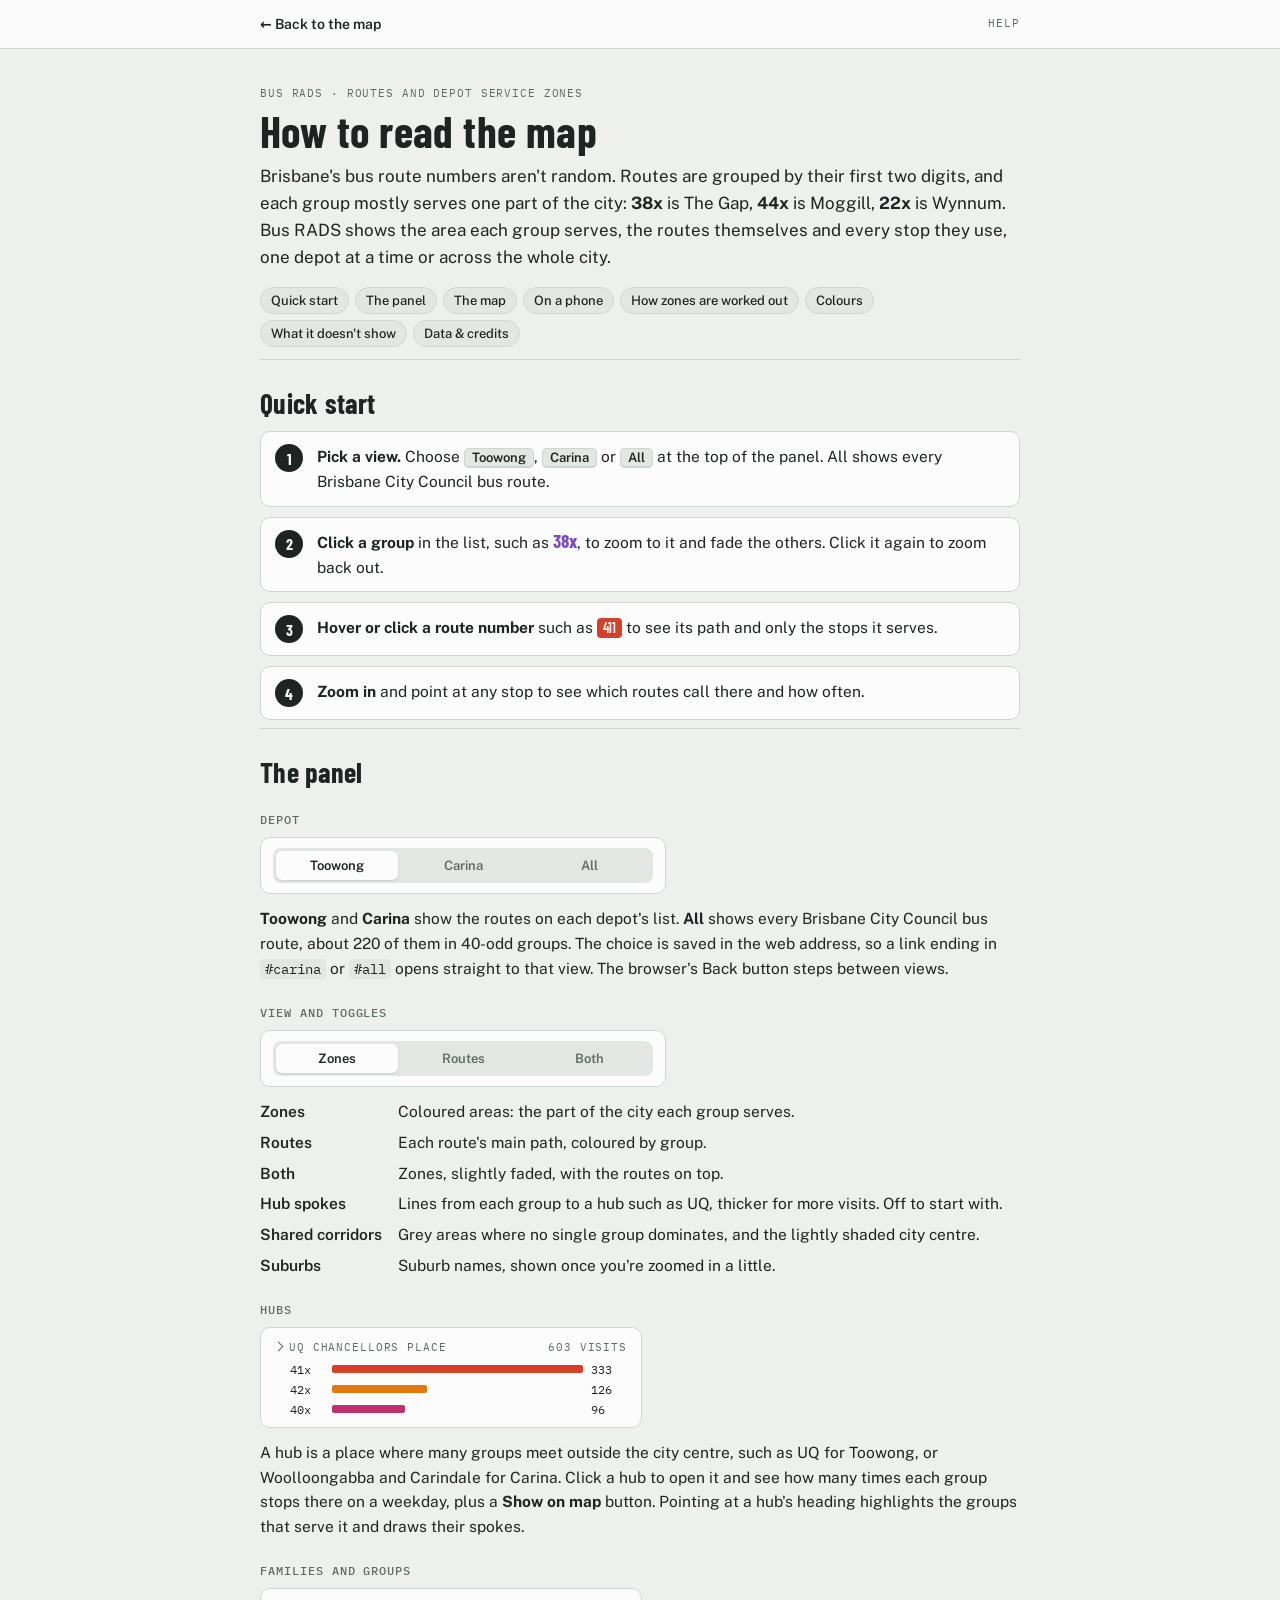
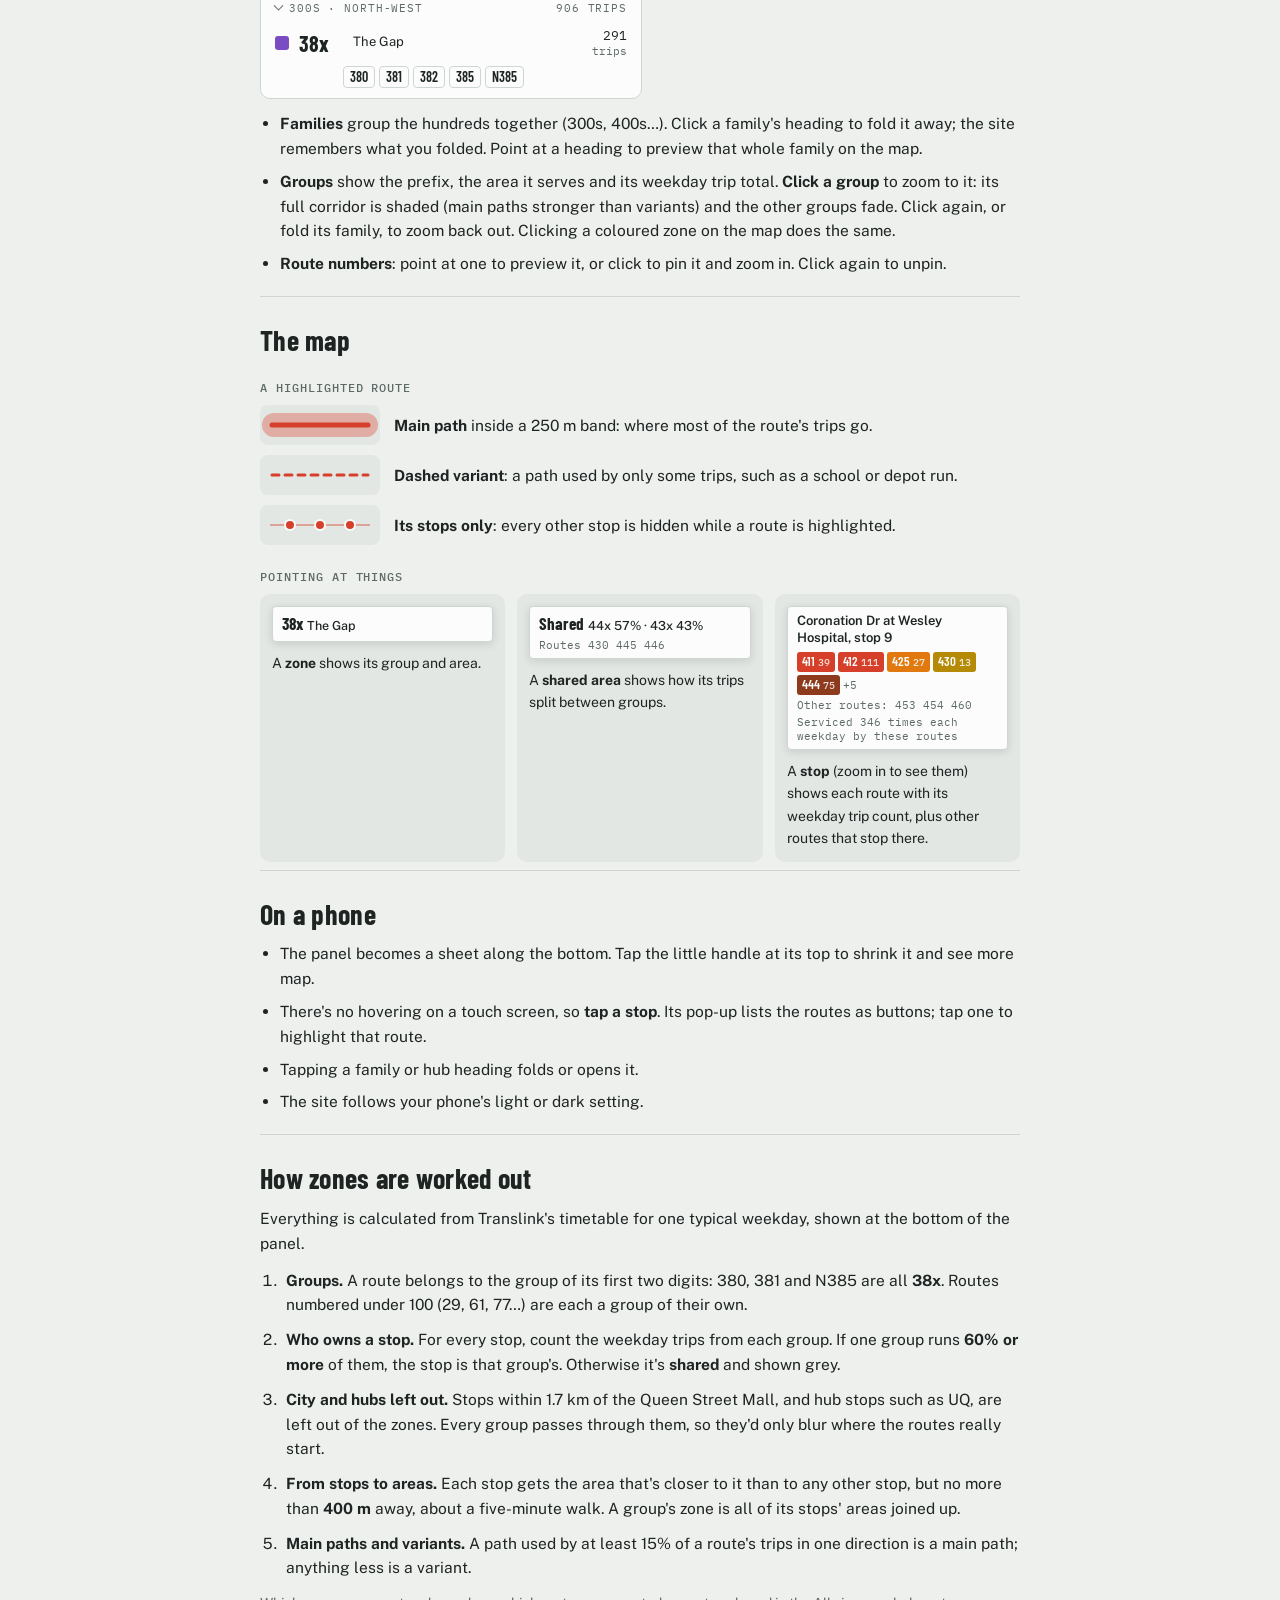
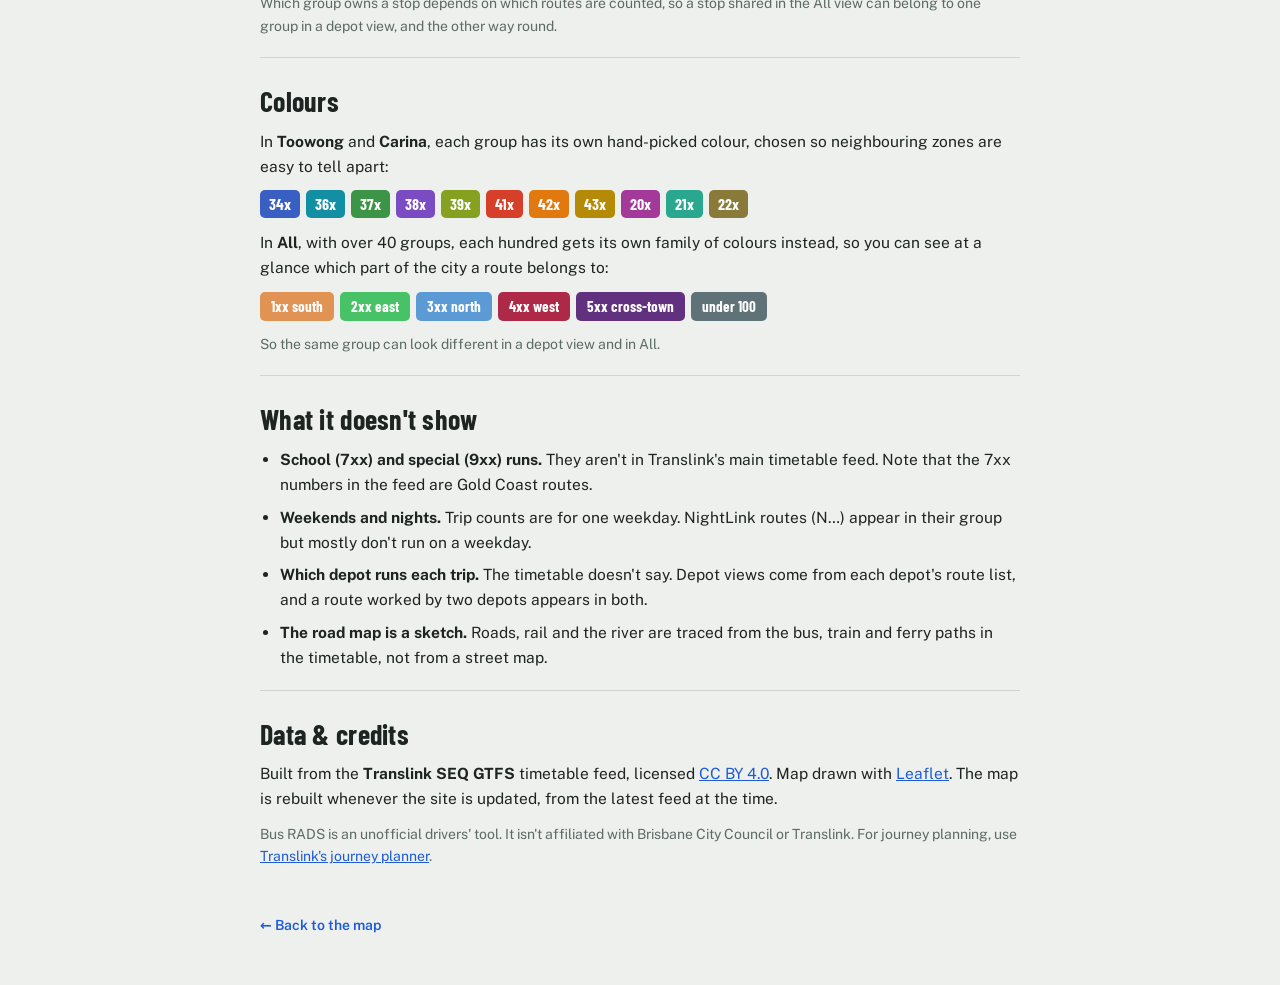
==== site/help.html @ 7c0cd54d "Add a help page, linked from the map site/help.html explains the map in the site's own look (fonts, " ====
<!doctype html>
<html lang="en">
<head>
<meta charset="utf-8">
<meta name="viewport" content="width=device-width, initial-scale=1, viewport-fit=cover">
<title>Bus RADS · Help</title>
<meta name="description" content="How to read and use Bus RADS, an unofficial map of Brisbane bus route-number groups and their service zones.">
<link rel="preconnect" href="https://fonts.googleapis.com">
<link rel="stylesheet" href="https://fonts.googleapis.com/css2?family=Barlow+Condensed:wght@500;600;700&family=Public+Sans:wght@400;500;600&family=IBM+Plex+Mono:wght@400;500&display=swap">
<link rel="stylesheet" href="css/app.css">
<link rel="stylesheet" href="css/help.css">
</head>
<body class="help">
<header class="topbar">
  <a class="back" id="back" href="./"><span aria-hidden="true">←</span> Back to the map</a>
  <span class="eyebrow">Help</span>
</header>

<main class="doc">
  <section class="hero">
    <div class="eyebrow">Bus RADS · Routes And Depot Service zones</div>
    <h1>How to read the map</h1>
    <p class="lede">Brisbane's bus route numbers aren't random. Routes are grouped by their first two digits, and each group mostly serves one part of the city: <b>38x</b> is The Gap, <b>44x</b> is Moggill, <b>22x</b> is Wynnum. Bus RADS shows the area each group serves, the routes themselves and every stop they use, one depot at a time or across the whole city.</p>
    <nav class="toc" aria-label="On this page">
      <a href="#h-quick">Quick start</a><a href="#h-panel">The panel</a><a href="#h-map">The map</a>
      <a href="#h-phone">On a phone</a><a href="#h-how">How zones are worked out</a><a href="#h-colours">Colours</a>
      <a href="#h-limits">What it doesn't show</a><a href="#h-data">Data &amp; credits</a>
    </nav>
  </section>

  <section id="h-quick">
    <h2>Quick start</h2>
    <ol class="steps">
      <li><span class="n">1</span><div><b>Pick a view.</b> Choose <span class="kbd">Toowong</span>, <span class="kbd">Carina</span> or <span class="kbd">All</span> at the top of the panel. All shows every Brisbane City Council bus route.</div></li>
      <li><span class="n">2</span><div><b>Click a group</b> in the list, such as <span class="pfx-s" style="--c:var(--g38x)">38x</span>, to zoom to it and fade the others. Click it again to zoom back out.</div></li>
      <li><span class="n">3</span><div><b>Hover or click a route number</b> such as <span class="chip-s" style="--c:var(--g41x)">411</span> to see its path and only the stops it serves.</div></li>
      <li><span class="n">4</span><div><b>Zoom in</b> and point at any stop to see which routes call there and how often.</div></li>
    </ol>
  </section>

  <section id="h-panel">
    <h2>The panel</h2>

    <h3>Depot</h3>
    <div class="mock"><div class="seg"><button aria-pressed="true">Toowong</button><button aria-pressed="false">Carina</button><button aria-pressed="false">All</button></div></div>
    <p><b>Toowong</b> and <b>Carina</b> show the routes on each depot's list. <b>All</b> shows every Brisbane City Council bus route, about 220 of them in 40-odd groups. The choice is saved in the web address, so a link ending in <code>#carina</code> or <code>#all</code> opens straight to that view. The browser's Back button steps between views.</p>

    <h3>View and toggles</h3>
    <div class="mock"><div class="seg"><button aria-pressed="true">Zones</button><button aria-pressed="false">Routes</button><button aria-pressed="false">Both</button></div></div>
    <dl class="defs">
      <dt>Zones</dt><dd>Coloured areas: the part of the city each group serves.</dd>
      <dt>Routes</dt><dd>Each route's main path, coloured by group.</dd>
      <dt>Both</dt><dd>Zones, slightly faded, with the routes on top.</dd>
      <dt>Hub spokes</dt><dd>Lines from each group to a hub such as UQ, thicker for more visits. Off to start with.</dd>
      <dt>Shared corridors</dt><dd>Grey areas where no single group dominates, and the lightly shaded city centre.</dd>
      <dt>Suburbs</dt><dd>Suburb names, shown once you're zoomed in a little.</dd>
    </dl>

    <h3>Hubs</h3>
    <div class="mock list-mock">
      <div class="fam-s"><span><i class="chev-s"></i>UQ Chancellors Place</span><span>603 visits</span></div>
      <div class="bars-s">
        <div><span>41x</span><i style="width:100%;background:var(--g41x)"></i><span>333</span></div>
        <div><span>42x</span><i style="width:38%;background:var(--g42x)"></i><span>126</span></div>
        <div><span>40x</span><i style="width:29%;background:var(--g40x)"></i><span>96</span></div>
      </div>
    </div>
    <p>A hub is a place where many groups meet outside the city centre, such as UQ for Toowong, or Woolloongabba and Carindale for Carina. Click a hub to open it and see how many times each group stops there on a weekday, plus a <b>Show on map</b> button. Pointing at a hub's heading highlights the groups that serve it and draws their spokes.</p>

    <h3>Families and groups</h3>
    <div class="mock list-mock">
      <div class="fam-s"><span><i class="chev-s open"></i>300s · north-west</span><span>906 trips</span></div>
      <div class="grp-s"><i style="background:var(--g38x)"></i><b>38x</b><span>The Gap</span><em>291<small>trips</small></em></div>
      <div class="chips-s"><span class="chip-s" style="--c:var(--g38x)">380</span><span class="chip-s" style="--c:var(--g38x)">381</span><span class="chip-s" style="--c:var(--g38x)">382</span><span class="chip-s" style="--c:var(--g38x)">385</span><span class="chip-s" style="--c:var(--g38x)">N385</span></div>
    </div>
    <ul class="bullets">
      <li><b>Families</b> group the hundreds together (300s, 400s…). Click a family's heading to fold it away; the site remembers what you folded. Point at a heading to preview that whole family on the map.</li>
      <li><b>Groups</b> show the prefix, the area it serves and its weekday trip total. <b>Click a group</b> to zoom to it: its full corridor is shaded (main paths stronger than variants) and the other groups fade. Click again, or fold its family, to zoom back out. Clicking a coloured zone on the map does the same.</li>
      <li><b>Route numbers</b>: point at one to preview it, or click to pin it and zoom in. Click again to unpin.</li>
    </ul>
  </section>

  <section id="h-map">
    <h2>The map</h2>
    <h3>A highlighted route</h3>
    <div class="legend-grid">
      <div class="lg"><svg viewBox="0 0 120 40" aria-hidden="true"><rect x="2" y="8" width="116" height="24" rx="12" fill="var(--g41x)" opacity=".35"/><line x1="12" y1="20" x2="108" y2="20" stroke="var(--g41x)" stroke-width="5" stroke-linecap="round"/></svg><span><b>Main path</b> inside a 250 m band: where most of the route's trips go.</span></div>
      <div class="lg"><svg viewBox="0 0 120 40" aria-hidden="true"><line x1="12" y1="20" x2="108" y2="20" stroke="var(--g41x)" stroke-width="3" stroke-dasharray="7 6" stroke-linecap="round"/></svg><span><b>Dashed variant</b>: a path used by only some trips, such as a school or depot run.</span></div>
      <div class="lg"><svg viewBox="0 0 120 40" aria-hidden="true"><line x1="10" y1="20" x2="110" y2="20" stroke="var(--g41x)" stroke-width="2" opacity=".4"/><circle cx="30" cy="20" r="5" fill="var(--g41x)" stroke="var(--panel)" stroke-width="2"/><circle cx="60" cy="20" r="5" fill="var(--g41x)" stroke="var(--panel)" stroke-width="2"/><circle cx="90" cy="20" r="5" fill="var(--g41x)" stroke="var(--panel)" stroke-width="2"/></svg><span><b>Its stops only</b>: every other stop is hidden while a route is highlighted.</span></div>
    </div>

    <h3>Pointing at things</h3>
    <div class="cards">
      <div class="card"><div class="tip"><b class="tb">38x</b>The Gap</div><p>A <b>zone</b> shows its group and area.</p></div>
      <div class="card"><div class="tip"><b class="tb">Shared</b>44x 57% · 43x 43%<div class="tm">Routes 430 445 446</div></div><p>A <b>shared area</b> shows how its trips split between groups.</p></div>
      <div class="card"><div class="tip"><div class="sn">Coronation Dr at Wesley Hospital, stop 9</div><div class="tchips"><span class="tchip" style="--c:var(--g41x)">411<small>39</small></span><span class="tchip" style="--c:var(--g41x)">412<small>111</small></span><span class="tchip" style="--c:var(--g42x)">425<small>27</small></span><span class="tchip" style="--c:var(--g43x)">430<small>13</small></span><span class="tchip" style="--c:var(--g44x)">444<small>75</small></span><span class="more">+5</span></div><div class="tm">Other routes: 453 454 460</div><div class="tm">Serviced 346 times each weekday by these routes</div></div><p>A <b>stop</b> (zoom in to see them) shows each route with its weekday trip count, plus other routes that stop there.</p></div>
    </div>
  </section>

  <section id="h-phone">
    <h2>On a phone</h2>
    <ul class="bullets">
      <li>The panel becomes a sheet along the bottom. Tap the little handle at its top to shrink it and see more map.</li>
      <li>There's no hovering on a touch screen, so <b>tap a stop</b>. Its pop-up lists the routes as buttons; tap one to highlight that route.</li>
      <li>Tapping a family or hub heading folds or opens it.</li>
      <li>The site follows your phone's light or dark setting.</li>
    </ul>
  </section>

  <section id="h-how">
    <h2>How zones are worked out</h2>
    <p>Everything is calculated from Translink's timetable for one typical weekday, shown at the bottom of the panel.</p>
    <ol class="method">
      <li><b>Groups.</b> A route belongs to the group of its first two digits: 380, 381 and N385 are all <b>38x</b>. Routes numbered under 100 (29, 61, 77…) are each a group of their own.</li>
      <li><b>Who owns a stop.</b> For every stop, count the weekday trips from each group. If one group runs <b>60% or more</b> of them, the stop is that group's. Otherwise it's <b>shared</b> and shown grey.</li>
      <li><b>City and hubs left out.</b> Stops within 1.7 km of the Queen Street Mall, and hub stops such as UQ, are left out of the zones. Every group passes through them, so they'd only blur where the routes really start.</li>
      <li><b>From stops to areas.</b> Each stop gets the area that's closer to it than to any other stop, but no more than <b>400 m</b> away, about a five-minute walk. A group's zone is all of its stops' areas joined up.</li>
      <li><b>Main paths and variants.</b> A path used by at least 15% of a route's trips in one direction is a main path; anything less is a variant.</li>
    </ol>
    <p class="note">Which group owns a stop depends on which routes are counted, so a stop shared in the All view can belong to one group in a depot view, and the other way round.</p>
  </section>

  <section id="h-colours">
    <h2>Colours</h2>
    <p>In <b>Toowong</b> and <b>Carina</b>, each group has its own hand-picked colour, chosen so neighbouring zones are easy to tell apart:</p>
    <div class="swatches">
      <span style="--c:var(--g34x)">34x</span><span style="--c:var(--g36x)">36x</span><span style="--c:var(--g37x)">37x</span><span style="--c:var(--g38x)">38x</span><span style="--c:var(--g39x)">39x</span><span style="--c:var(--g41x)">41x</span><span style="--c:var(--g42x)">42x</span><span style="--c:var(--g43x)">43x</span><span style="--c:var(--g20x)">20x</span><span style="--c:var(--g21x)">21x</span><span style="--c:var(--g22x)">22x</span>
    </div>
    <p>In <b>All</b>, with over 40 groups, each hundred gets its own family of colours instead, so you can see at a glance which part of the city a route belongs to:</p>
    <div class="swatches families">
      <span style="--c:#e09352">1xx south</span><span style="--c:#47c267">2xx east</span><span style="--c:#5c9ad6">3xx north</span><span style="--c:#ae2947">4xx west</span><span style="--c:#61307e">5xx cross-town</span><span style="--c:#5e7278">under 100</span>
    </div>
    <p class="note">So the same group can look different in a depot view and in All.</p>
  </section>

  <section id="h-limits">
    <h2>What it doesn't show</h2>
    <ul class="bullets">
      <li><b>School (7xx) and special (9xx) runs.</b> They aren't in Translink's main timetable feed. Note that the 7xx numbers in the feed are Gold Coast routes.</li>
      <li><b>Weekends and nights.</b> Trip counts are for one weekday. NightLink routes (N…) appear in their group but mostly don't run on a weekday.</li>
      <li><b>Which depot runs each trip.</b> The timetable doesn't say. Depot views come from each depot's route list, and a route worked by two depots appears in both.</li>
      <li><b>The road map is a sketch.</b> Roads, rail and the river are traced from the bus, train and ferry paths in the timetable, not from a street map.</li>
    </ul>
  </section>

  <section id="h-data">
    <h2>Data &amp; credits</h2>
    <p>Built from the <b>Translink SEQ GTFS</b> timetable feed, licensed <a href="https://creativecommons.org/licenses/by/4.0/">CC BY 4.0</a>. Map drawn with <a href="https://leafletjs.com/">Leaflet</a>. The map is rebuilt whenever the site is updated, from the latest feed at the time.</p>
    <p class="note">Bus RADS is an unofficial drivers' tool. It isn't affiliated with Brisbane City Council or Translink. For journey planning, use <a href="https://jp.translink.com.au/">Translink's journey planner</a>.</p>
  </section>

  <footer class="doc-foot"><a href="./" id="back2"><span aria-hidden="true">←</span> Back to the map</a></footer>
</main>
<script>
// Go back to the exact map view (depot, zoom) if we came from it; otherwise the link opens the map.
for(const id of ['back','back2']){const a=document.getElementById(id);a.addEventListener('click',e=>{
  try{if(document.referrer&&new URL(document.referrer).origin===location.origin&&history.length>1){e.preventDefault();history.back()}}catch(err){}})}
</script>
</body>
</html>
---- site/css/app.css ----
/* Layout: full-bleed map; a control panel docks right on desktop and becomes a bottom sheet on phones.
   Colour is per prefix group and the same in every depot view. Toowong's groups: cool = 3xx north-west,
   warm = 4xx west, slate = inner-city links. Other depots' groups were picked to stay distinct from every
   other group when all depots are shown together (CIELAB distance about 18+, as close as Toowong's own pairs). */
:root{
  --bg:#eef0ee; --ground:#e3e7e4; --panel:#fbfcfb; --fg:#1d2422; --muted:#5d6a66; --line:#cfd6d2;
  --road:#b9c2be; --rail:#8a9490; --river:#9ec3d6; --label:#4a5653; --focus:#1d5bd8;
  --g19x:#66727f; --g30x:#94877a;
  --g34x:#3a5fc2; --g36x:#138fa3; --g37x:#3c9446; --g38x:#7a4bc2; --g39x:#86a01f;
  --g40x:#c2306b; --g41x:#d6402a; --g42x:#e2790f; --g43x:#b48a06; --g44x:#8e3a1c; --g47x:#cf5fa3;
  --g17x:#8c3a52; --g18x:#2a78a8; --g20x:#a33a9a; --g21x:#2aa88f; --g22x:#8a7a3a; --g23x:#4d3659; --g29:#6b4a2c; --g61:#3e5936;
  --hub:#c2306b; --shared:#8d9692; --cbd:#a9b1ad;
  --display:"Barlow Condensed","Arial Narrow",system-ui,sans-serif;
  --body:"Public Sans",system-ui,-apple-system,"Segoe UI",sans-serif;
  --mono:"IBM Plex Mono",ui-monospace,Menlo,Consolas,monospace;
}
@media (prefers-color-scheme: dark){:root:not([data-theme="light"]){
  --bg:#141917; --ground:#1a201e; --panel:#1c2321; --fg:#e7ece9; --muted:#9aa8a3; --line:#2f3a37;
  --road:#3b4744; --rail:#5b6965; --river:#2c4f63; --label:#a8b5b0; --focus:#7aa7ff;
  --g19x:#94a1ae; --g30x:#b8aa9b;
  --g34x:#6f93f0; --g36x:#3bc0d3; --g37x:#5fc46a; --g38x:#a684ef; --g39x:#b2cc45;
  --g40x:#f0609a; --g41x:#ff6f55; --g42x:#ffa040; --g43x:#e2b737; --g44x:#d06a45; --g47x:#f08fca;
  --g17x:#d07a92; --g18x:#62aee0; --g20x:#dd78d4; --g21x:#5fd8bd; --g22x:#c9b86a; --g23x:#845f96; --g29:#b88a5c; --g61:#6d965f;
  --hub:#f0609a; --shared:#6f7a76; --cbd:#56605c; color-scheme:dark }}
:root[data-theme="dark"]{
  --bg:#141917; --ground:#1a201e; --panel:#1c2321; --fg:#e7ece9; --muted:#9aa8a3; --line:#2f3a37;
  --road:#3b4744; --rail:#5b6965; --river:#2c4f63; --label:#a8b5b0; --focus:#7aa7ff;
  --g19x:#94a1ae; --g30x:#b8aa9b;
  --g34x:#6f93f0; --g36x:#3bc0d3; --g37x:#5fc46a; --g38x:#a684ef; --g39x:#b2cc45;
  --g40x:#f0609a; --g41x:#ff6f55; --g42x:#ffa040; --g43x:#e2b737; --g44x:#d06a45; --g47x:#f08fca;
  --g17x:#d07a92; --g18x:#62aee0; --g20x:#dd78d4; --g21x:#5fd8bd; --g22x:#c9b86a; --g23x:#845f96; --g29:#b88a5c; --g61:#6d965f;
  --hub:#f0609a; --shared:#6f7a76; --cbd:#56605c; color-scheme:dark }
html,body{height:100%;margin:0}
body{background:var(--bg);color:var(--fg);font-family:var(--body);font-size:14px;overflow:hidden}
.app{position:relative;height:100%;display:grid;grid-template-columns:1fr 360px}
#map{height:100%;background:var(--ground)}
.leaflet-container{background:var(--ground);font-family:var(--body)}
.panel{background:var(--panel);border-left:1px solid var(--line);display:flex;flex-direction:column;min-width:0;min-height:0}
.head{padding:16px 16px 12px;border-bottom:1px solid var(--line);display:grid;gap:6px}
.toprow{display:flex;justify-content:space-between;align-items:center;gap:8px}
.help-link{display:inline-flex;align-items:center;gap:5px;font:600 12.5px var(--body);color:var(--fg);text-decoration:none;border:1px solid var(--line);border-radius:999px;padding:3px 10px 3px 4px;background:var(--panel)}
.help-link span{display:grid;place-items:center;width:17px;height:17px;border-radius:50%;background:var(--fg);color:var(--panel);font:700 11px var(--body)}
.help-link:hover{background:var(--ground)}
.help-link:focus-visible,.foot a:focus-visible{outline:2px solid var(--focus);outline-offset:1px}
.foot a{color:var(--fg);font-weight:600}
.eyebrow{font-family:var(--mono);font-size:11px;letter-spacing:.08em;text-transform:uppercase;color:var(--muted)}
h1{font-family:var(--display);font-weight:700;font-size:30px;line-height:1;margin:0;letter-spacing:.01em;text-wrap:balance}
.tagline{font-family:var(--display);font-weight:600;font-size:16px;letter-spacing:.02em;color:var(--fg);margin:0}
.sub{color:var(--muted);font-size:13px;line-height:1.45;margin:0}
.loading,.error{padding:16px;color:var(--muted);margin:0}
.error{color:var(--fg)}
.seg{display:flex;gap:4px;padding:3px;background:var(--ground);border-radius:8px;margin-top:6px}
.seg button{flex:1;border:0;background:transparent;color:var(--muted);font:600 13px var(--body);padding:7px 4px;border-radius:6px;cursor:pointer}
.seg button[aria-pressed="true"]{background:var(--panel);color:var(--fg);box-shadow:0 1px 2px rgba(0,0,0,.12)}
.toggles{display:flex;flex-wrap:wrap;gap:6px 14px;font-size:13px;color:var(--muted)}
.toggles label{display:flex;align-items:center;gap:6px;cursor:pointer}
.list{overflow-y:auto;padding:4px 0 16px;flex:1;min-height:0}
.fam{width:100%;border:0;background:none;cursor:pointer;text-align:left;font-weight:400;line-height:1.4;padding:14px 16px 4px;font-family:var(--mono);font-size:11px;letter-spacing:.08em;text-transform:uppercase;color:var(--muted);display:flex;justify-content:space-between}
.fam:hover{color:var(--fg)}
.fam span:first-child{display:flex;align-items:center;gap:7px}
.chev{width:6px;height:6px;border-right:1.5px solid currentColor;border-bottom:1.5px solid currentColor;transform:rotate(45deg) translate(-2px,-2px);transition:transform .15s}
.fam[aria-expanded="false"] .chev{transform:rotate(-45deg)}
.fam[aria-expanded="false"]{padding-bottom:10px;border-bottom:1px solid var(--line)}
.row{display:grid;gap:5px;padding:6px 0 9px}
.row:hover,.row.on{background:var(--ground)}
.grp{display:grid;grid-template-columns:14px 52px 1fr auto;gap:10px;align-items:center;padding:2px 16px;cursor:pointer;border:0;background:none;width:100%;text-align:left;color:inherit;font:inherit}
.grp:focus-visible,.fam:focus-visible,.chip:focus-visible,.seg button:focus-visible,.hub-go:focus-visible{outline:2px solid var(--focus);outline-offset:1px}
.sw{width:14px;height:14px;border-radius:3px}
.pfx{font-family:var(--display);font-weight:700;font-size:22px;line-height:1}
.desc{min-width:0;display:grid;gap:3px}
.area{min-width:0;font-size:12.5px;color:var(--fg);white-space:nowrap;overflow:hidden;text-overflow:ellipsis}
.chips{display:flex;flex-wrap:wrap;gap:4px;padding:0 16px 0 102px}
.chip{font-family:var(--display);font-weight:600;font-size:14px;line-height:1;padding:3px 6px;border-radius:4px;border:1px solid var(--line);background:var(--panel);color:var(--fg);cursor:pointer}
.chip:hover,.chip[aria-pressed="true"]{background:var(--c);border-color:var(--c);color:var(--panel)}
.leaflet-tooltip.ztip,.leaflet-tooltip.rtip{background:var(--panel);color:var(--fg);border:1px solid var(--line);font:500 12.5px var(--body);box-shadow:0 2px 8px rgba(0,0,0,.18);padding:4px 8px}
.ztip b,.rtip b{font-family:var(--display);font-weight:700;font-size:17px;margin-right:4px}
.leaflet-tooltip.ztip::before{display:none}
.ztip .m{font-family:var(--mono);font-size:11px;color:var(--muted);margin-top:2px}
.leaflet-tooltip.ztip{white-space:normal;width:max-content;max-width:280px}
.sn{font-weight:600;font-size:13px;line-height:1.3}
.tchips{display:flex;flex-wrap:wrap;gap:3px;margin-top:5px}
.tchip{font:600 13px/1 var(--display);color:var(--panel);background:var(--c);padding:3px 5px;border-radius:3px;border:0;cursor:pointer}
.tchip small{font:500 10px var(--mono);margin-left:3px;opacity:.85}
.tchip.on{outline:2px solid var(--fg);outline-offset:1px}
.leaflet-tooltip-top.rtip::before{border-top-color:var(--panel)}
.num{font-family:var(--mono);font-size:12px;color:var(--muted);text-align:right;font-variant-numeric:tabular-nums}
.num b{display:block;color:var(--fg);font-weight:500;font-size:13px}
.hubfam{padding-top:12px}
.hub-body{display:grid;gap:8px;padding:2px 16px 8px 29px}
.hub-body[hidden]{display:none}
.hub-go{justify-self:start;border:1px solid var(--line);background:var(--panel);color:var(--fg);font:500 12px var(--body);padding:4px 8px;border-radius:4px;cursor:pointer}
.hub-go:hover{background:var(--ground)}
.bars{display:grid;gap:5px}
.bar{display:grid;grid-template-columns:34px 1fr 36px;gap:8px;align-items:center;font-family:var(--mono);font-size:12px;font-variant-numeric:tabular-nums}
.bar i{display:block;height:8px;border-radius:2px}
.foot{padding:10px 16px;border-top:1px solid var(--line);font-size:11.5px;color:var(--muted);line-height:1.45}
.sheet-tab{display:none}
.lbl{font-family:var(--display);font-weight:600;font-size:13px;letter-spacing:.06em;text-transform:uppercase;color:var(--label);white-space:nowrap;text-shadow:0 0 3px var(--ground),0 0 3px var(--ground),0 0 6px var(--ground);pointer-events:none}
.leaflet-tooltip.lbl-wrap{background:none;border:0;box-shadow:none;padding:0}
.leaflet-tooltip.lbl-wrap::before{display:none}
.leaflet-popup-content-wrapper,.leaflet-popup-tip{background:var(--panel);color:var(--fg);box-shadow:0 3px 14px rgba(0,0,0,.25)}
.leaflet-popup-content{margin:10px 12px;font-size:13px;line-height:1.4}
.pp h3{margin:0 0 4px;font-family:var(--display);font-size:18px;font-weight:700}
.pp .m{font-family:var(--mono);font-size:11.5px;color:var(--muted)}
.leaflet-bar a{background:var(--panel);color:var(--fg);border-bottom-color:var(--line)}
.leaflet-control-attribution{background:var(--panel)!important;color:var(--muted)!important;font-size:10px}
@media (max-width:760px){
  .app{grid-template-columns:1fr;grid-template-rows:1fr}
  .panel{position:absolute;left:0;right:0;bottom:0;height:46%;border-left:0;border-top:1px solid var(--line);border-radius:14px 14px 0 0;z-index:1000;box-shadow:0 -4px 18px rgba(0,0,0,.15);padding-bottom:env(safe-area-inset-bottom,0px);transition:height .25s}
  .panel.min{height:132px}
  .sheet-tab{display:block;width:100%;border:0;background:none;padding:8px 0 0;cursor:pointer}
  .sheet-tab span{display:block;margin:auto;width:40px;height:4px;border-radius:2px;background:var(--line)}
  .head{padding-top:6px}
  h1{font-size:24px}
  .tagline{font-size:14px}
  .sub{display:none}
}
@media (prefers-reduced-motion:reduce){.panel,.chev{transition:none}}
---- site/css/help.css ----
/* Help page: a readable single column using the map's colours, fonts and themes from app.css. */
html,body.help{height:auto}
body.help{overflow:auto;font-size:15.5px;line-height:1.6;-webkit-text-size-adjust:100%}
.help a{color:var(--focus)}
.help code{font-family:var(--mono);font-size:.88em;background:var(--ground);padding:1px 5px;border-radius:4px}

.topbar{position:sticky;top:0;z-index:10;display:flex;justify-content:space-between;align-items:center;gap:12px;
  padding:10px max(16px,calc((100% - 760px)/2));background:color-mix(in srgb,var(--panel) 92%,transparent);
  backdrop-filter:blur(6px);border-bottom:1px solid var(--line)}
.back{font:600 14px var(--body);text-decoration:none;color:var(--fg)!important;padding:6px 10px;margin-left:-10px;border-radius:6px}
.back:hover{background:var(--ground)}
.back:focus-visible,.toc a:focus-visible,.doc-foot a:focus-visible{outline:2px solid var(--focus);outline-offset:1px}

.doc{max-width:760px;margin:0 auto;padding:8px 16px 48px}
.doc section{padding:28px 0 8px;border-bottom:1px solid var(--line);scroll-margin-top:56px}
.doc section:last-of-type{border-bottom:0}
.doc h1{font-size:44px;margin:6px 0 10px}
.doc h2{font-family:var(--display);font-weight:700;font-size:28px;line-height:1.1;margin:0 0 12px;letter-spacing:.01em}
.doc h3{font-family:var(--mono);font-weight:500;font-size:12px;letter-spacing:.08em;text-transform:uppercase;color:var(--muted);margin:22px 0 8px}
.doc p{margin:0 0 12px}
.lede{font-size:17px;color:var(--fg)}
.note{color:var(--muted);font-size:14px}

.toc{display:flex;flex-wrap:wrap;gap:6px;margin:16px 0 4px}
.toc a{font:500 13px var(--body);text-decoration:none;color:var(--fg)!important;background:var(--ground);border:1px solid var(--line);padding:5px 10px;border-radius:999px}
.toc a:hover{border-color:var(--muted)}

/* Quick start */
.steps{list-style:none;padding:0;margin:0;display:grid;gap:10px}
.steps li{display:grid;grid-template-columns:30px 1fr;gap:12px;align-items:start;background:var(--panel);border:1px solid var(--line);border-radius:10px;padding:12px 14px}
.steps .n{display:grid;place-items:center;width:28px;height:28px;border-radius:50%;background:var(--fg);color:var(--panel);font:700 16px var(--display)}
.kbd{font:600 13px var(--body);background:var(--ground);border:1px solid var(--line);border-bottom-width:2px;padding:1px 7px;border-radius:5px;white-space:nowrap}
.pfx-s{font:700 19px/1 var(--display);color:var(--c);white-space:nowrap}
.chip-s{display:inline-block;font:600 14px/1 var(--display);padding:3px 6px;border-radius:4px;background:var(--c);color:var(--panel);white-space:nowrap}

/* Little mock-ups of the real controls */
.mock{background:var(--panel);border:1px solid var(--line);border-radius:10px;padding:10px 12px;margin:0 0 12px;max-width:380px}
.mock .seg{margin:0;pointer-events:none}
.list-mock{padding:4px 0 10px}
.fam-s{display:flex;justify-content:space-between;padding:8px 14px 6px;font:400 11px var(--mono);letter-spacing:.08em;text-transform:uppercase;color:var(--muted)}
.fam-s span:first-child{display:flex;align-items:center;gap:7px}
.chev-s{width:6px;height:6px;border-right:1.5px solid currentColor;border-bottom:1.5px solid currentColor;transform:rotate(-45deg)}
.chev-s.open{transform:rotate(45deg) translate(-2px,-2px)}
.bars-s{display:grid;gap:5px;padding:2px 14px 0 29px}
.bars-s div{display:grid;grid-template-columns:34px 1fr 36px;gap:8px;align-items:center;font:12px var(--mono);font-variant-numeric:tabular-nums}
.bars-s i{display:block;height:8px;border-radius:2px}
.grp-s{display:grid;grid-template-columns:14px 44px 1fr auto;gap:10px;align-items:center;padding:6px 14px}
.grp-s i{width:14px;height:14px;border-radius:3px}
.grp-s b{font:700 22px/1 var(--display)}
.grp-s span{font-size:13px}
.grp-s em{font:normal 13px var(--mono);text-align:right}
.grp-s small{display:block;font-size:11px;color:var(--muted)}
.chips-s{display:flex;flex-wrap:wrap;gap:4px;padding:2px 14px 0 82px}
.chips-s .chip-s{background:var(--panel);color:var(--fg);border:1px solid var(--line)}

.defs{display:grid;grid-template-columns:max-content 1fr;gap:6px 16px;margin:0 0 8px}
.defs dt{font-weight:600}
.defs dd{margin:0;color:var(--fg)}
.bullets{margin:0 0 12px;padding-left:20px}
.bullets li{margin:0 0 8px}
.method{margin:0 0 12px;padding-left:22px}
.method li{margin:0 0 10px;padding-left:4px}

/* Map legend and hover examples */
.legend-grid{display:grid;gap:10px;margin:0 0 8px}
.lg{display:grid;grid-template-columns:120px 1fr;gap:14px;align-items:center}
.lg svg{width:120px;height:40px;background:var(--ground);border-radius:8px}
.cards{display:grid;grid-template-columns:repeat(auto-fit,minmax(210px,1fr));gap:12px}
.card{background:var(--ground);border-radius:10px;padding:12px;display:grid;gap:10px;align-content:start}
.card p{margin:0;font-size:14px}
.tip{background:var(--panel);border:1px solid var(--line);border-radius:4px;box-shadow:0 2px 8px rgba(0,0,0,.12);padding:6px 9px;font:500 12.5px/1.4 var(--body)}
.tip .tb{font:700 17px var(--display);margin-right:4px}
.tip .tm{font:11px var(--mono);color:var(--muted);margin-top:3px}
.tip .sn{font-weight:600;font-size:13px}
.tip .tchip{cursor:default}
.tip .more{font:11px var(--mono);color:var(--muted);align-self:center}

/* Colour swatches */
.swatches{display:flex;flex-wrap:wrap;gap:6px;margin:0 0 12px}
.swatches span{font:700 16px/1 var(--display);color:var(--panel);background:var(--c);padding:6px 9px;border-radius:5px}
.swatches.families span{font-size:15px;padding:7px 11px}

.doc-foot{padding:24px 0 0}
.doc-foot a{font:600 14px var(--body);text-decoration:none}

@media (max-width:560px){
  body.help{font-size:15px}
  .doc h1{font-size:34px}
  .lg{grid-template-columns:96px 1fr}
  .lg svg{width:96px}
  .defs{grid-template-columns:1fr;gap:0 0}
  .defs dd{margin:0 0 8px}
}
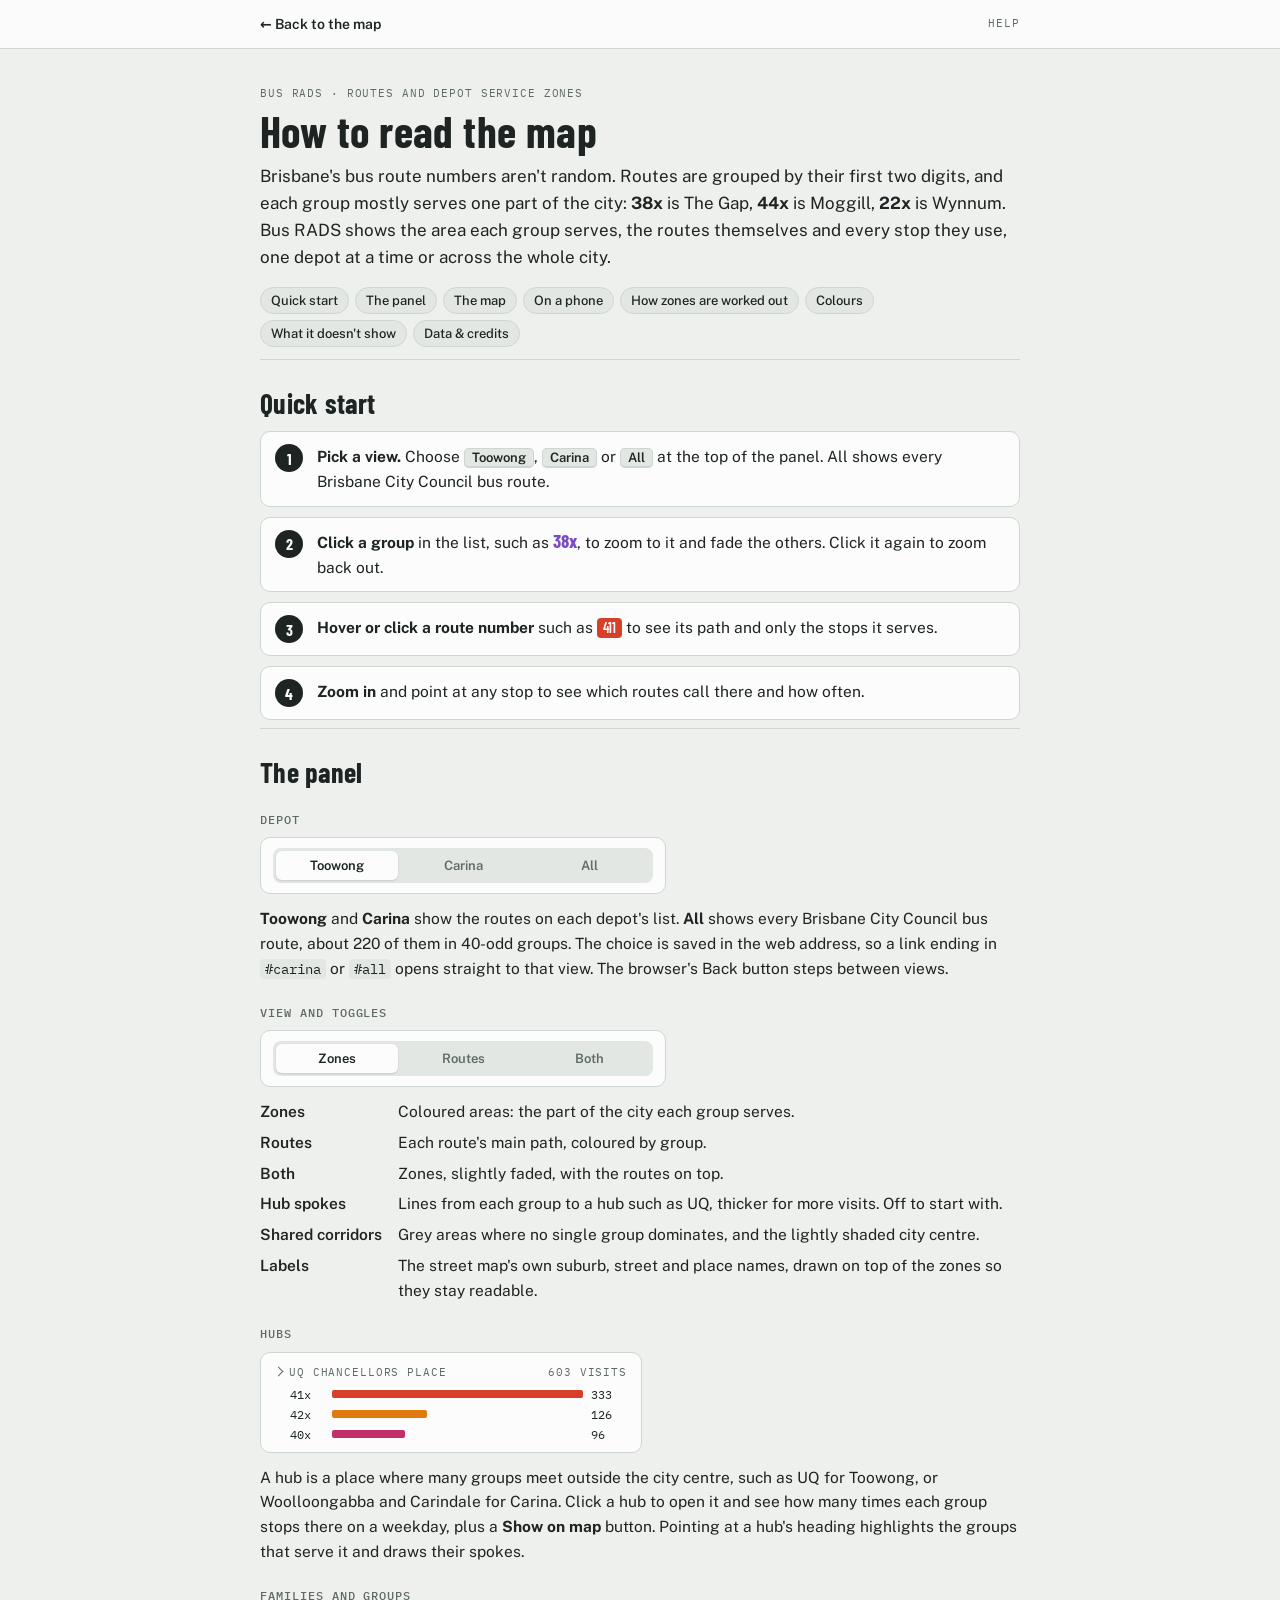
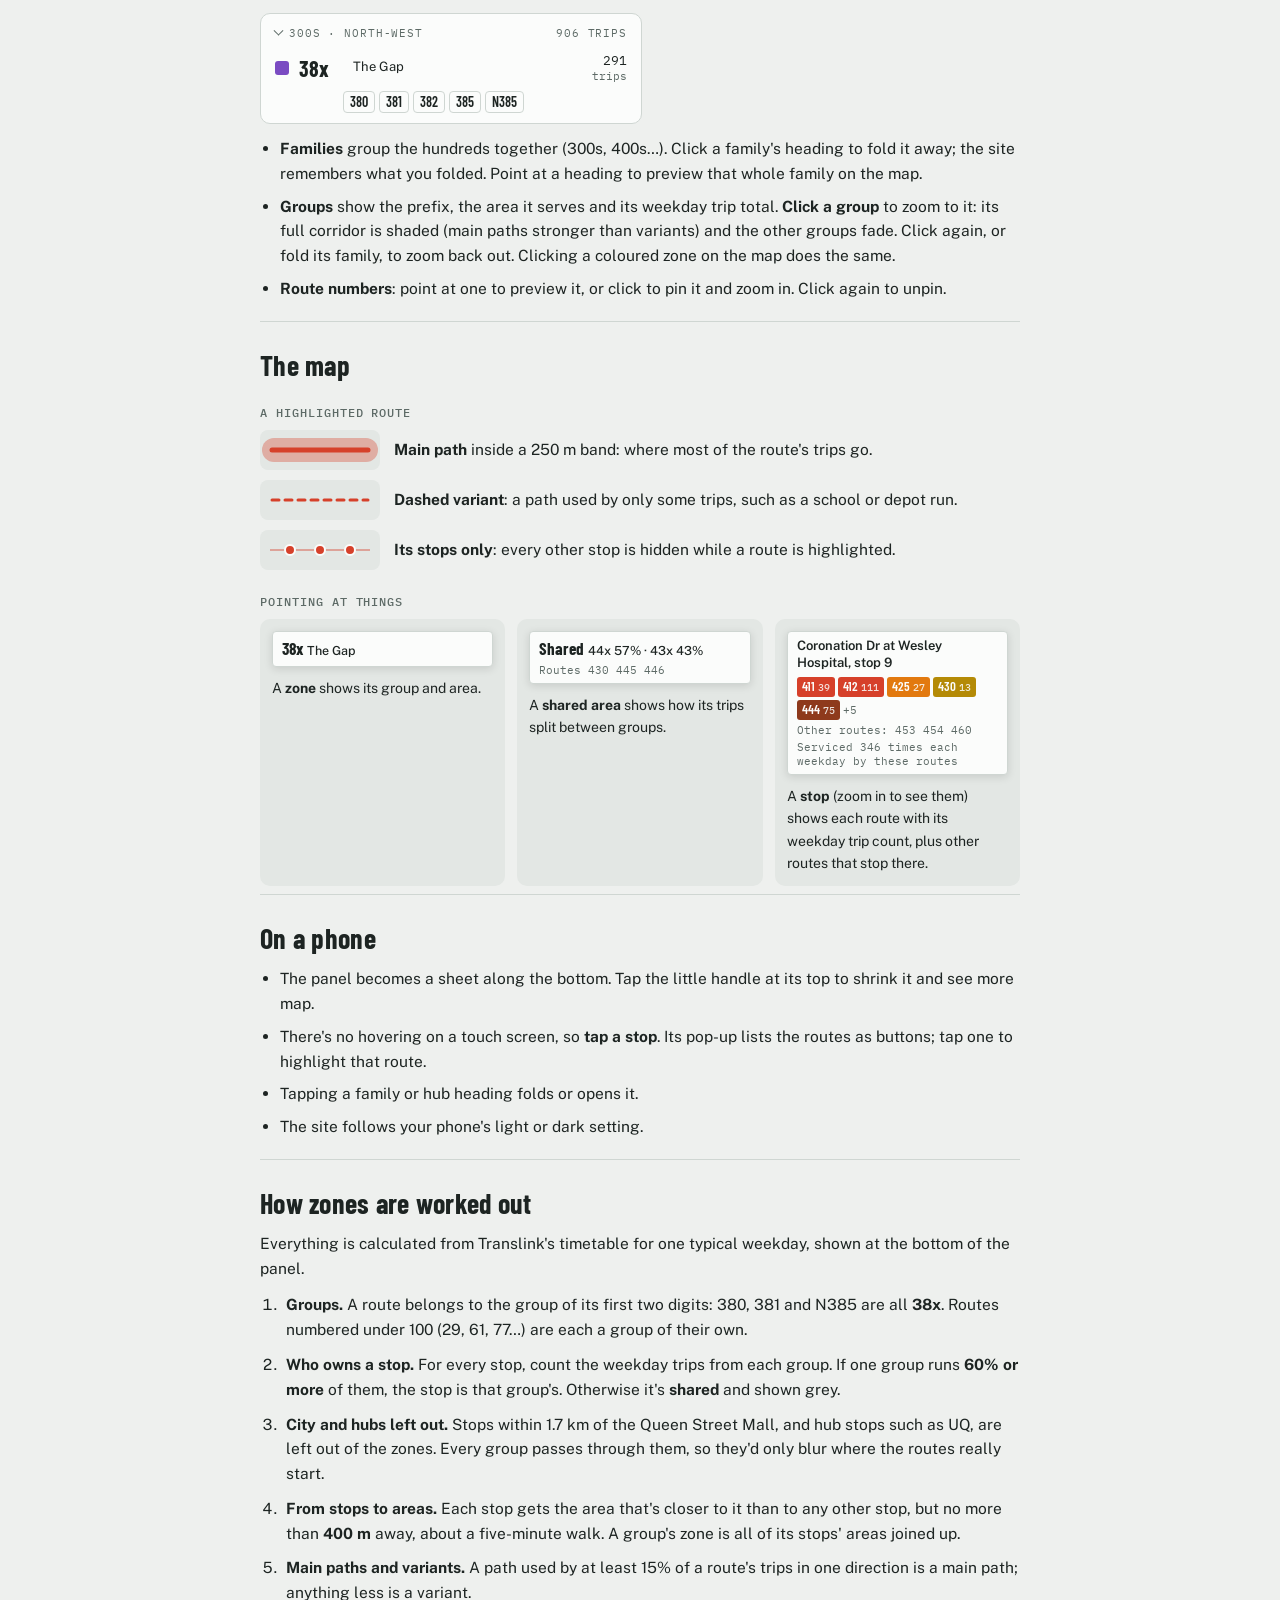
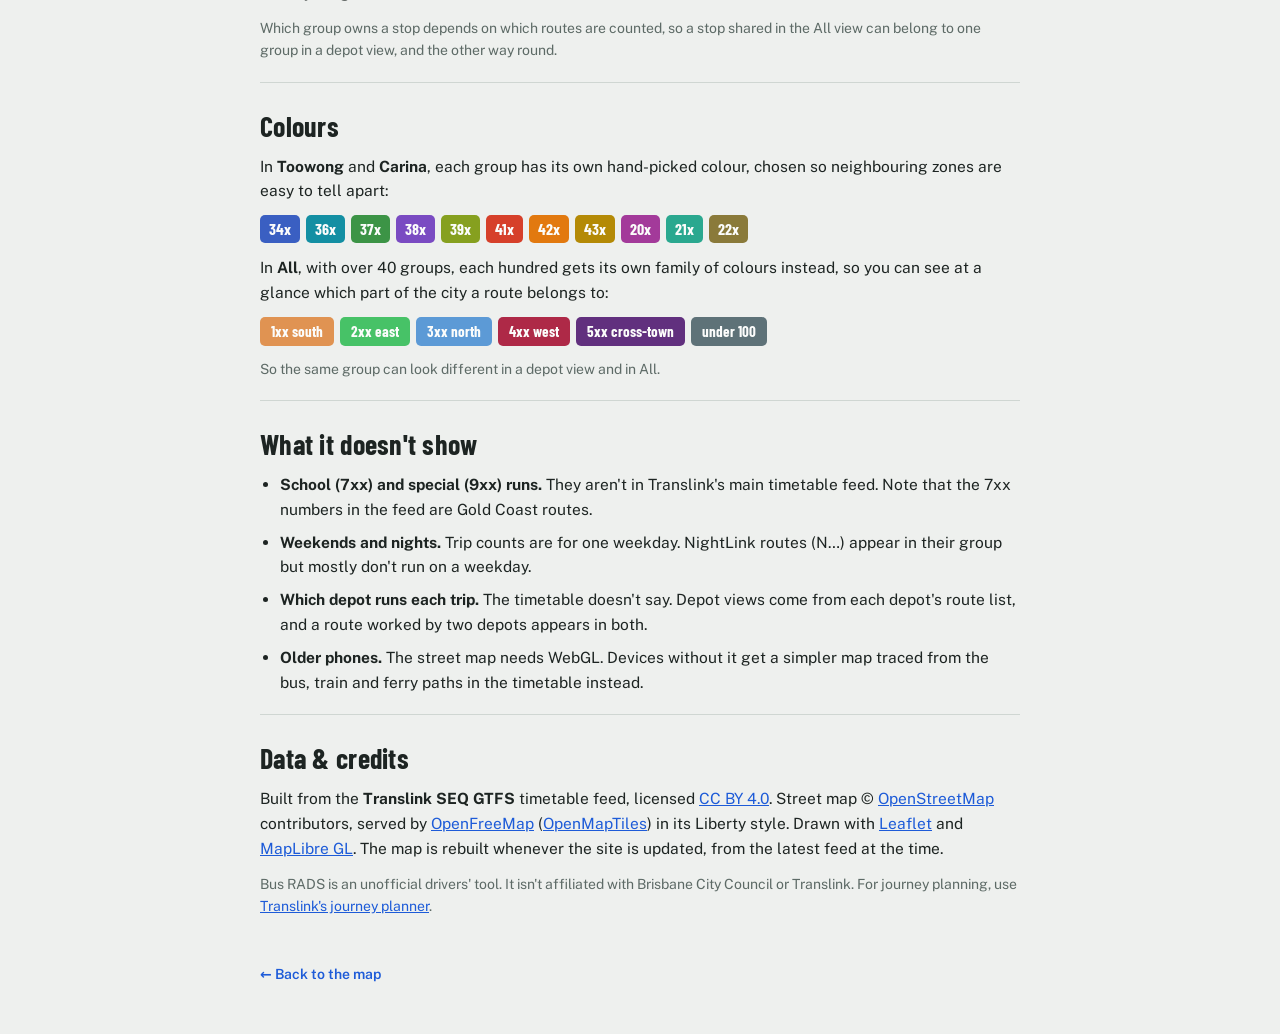
==== commit 7b83bf6d: "Use OpenFreeMap Liberty as the street map, with labels above the zones - The default basemap is Open" ====
--- a/site/help.html
+++ b/site/help.html
@@ -53,7 +53,7 @@
       <dt>Both</dt><dd>Zones, slightly faded, with the routes on top.</dd>
       <dt>Hub spokes</dt><dd>Lines from each group to a hub such as UQ, thicker for more visits. Off to start with.</dd>
       <dt>Shared corridors</dt><dd>Grey areas where no single group dominates, and the lightly shaded city centre.</dd>
-      <dt>Suburbs</dt><dd>Suburb names, shown once you're zoomed in a little.</dd>
+      <dt>Labels</dt><dd>The street map's own suburb, street and place names, drawn on top of the zones so they stay readable.</dd>
     </dl>
 
     <h3>Hubs</h3>
@@ -139,13 +139,13 @@
       <li><b>School (7xx) and special (9xx) runs.</b> They aren't in Translink's main timetable feed. Note that the 7xx numbers in the feed are Gold Coast routes.</li>
       <li><b>Weekends and nights.</b> Trip counts are for one weekday. NightLink routes (N…) appear in their group but mostly don't run on a weekday.</li>
       <li><b>Which depot runs each trip.</b> The timetable doesn't say. Depot views come from each depot's route list, and a route worked by two depots appears in both.</li>
-      <li><b>The road map is a sketch.</b> Roads, rail and the river are traced from the bus, train and ferry paths in the timetable, not from a street map.</li>
+      <li><b>Older phones.</b> The street map needs WebGL. Devices without it get a simpler map traced from the bus, train and ferry paths in the timetable instead.</li>
     </ul>
   </section>
 
   <section id="h-data">
     <h2>Data &amp; credits</h2>
-    <p>Built from the <b>Translink SEQ GTFS</b> timetable feed, licensed <a href="https://creativecommons.org/licenses/by/4.0/">CC BY 4.0</a>. Map drawn with <a href="https://leafletjs.com/">Leaflet</a>. The map is rebuilt whenever the site is updated, from the latest feed at the time.</p>
+    <p>Built from the <b>Translink SEQ GTFS</b> timetable feed, licensed <a href="https://creativecommons.org/licenses/by/4.0/">CC BY 4.0</a>. Street map © <a href="https://www.openstreetmap.org/copyright">OpenStreetMap</a> contributors, served by <a href="https://openfreemap.org/">OpenFreeMap</a> (<a href="https://www.openmaptiles.org/">OpenMapTiles</a>) in its Liberty style. Drawn with <a href="https://leafletjs.com/">Leaflet</a> and <a href="https://maplibre.org/">MapLibre GL</a>. The map is rebuilt whenever the site is updated, from the latest feed at the time.</p>
     <p class="note">Bus RADS is an unofficial drivers' tool. It isn't affiliated with Brisbane City Council or Translink. For journey planning, use <a href="https://jp.translink.com.au/">Translink's journey planner</a>.</p>
   </section>
 
--- a/site/css/app.css
+++ b/site/css/app.css
@@ -116,3 +116,4 @@
   .sub{display:none}
 }
 @media (prefers-reduced-motion:reduce){.panel,.chev{transition:none}}
+#bmPick{font:500 12.5px var(--body);color:var(--fg);background:var(--panel);border:1px solid var(--line);border-radius:6px;padding:3px 6px;flex-basis:100%}
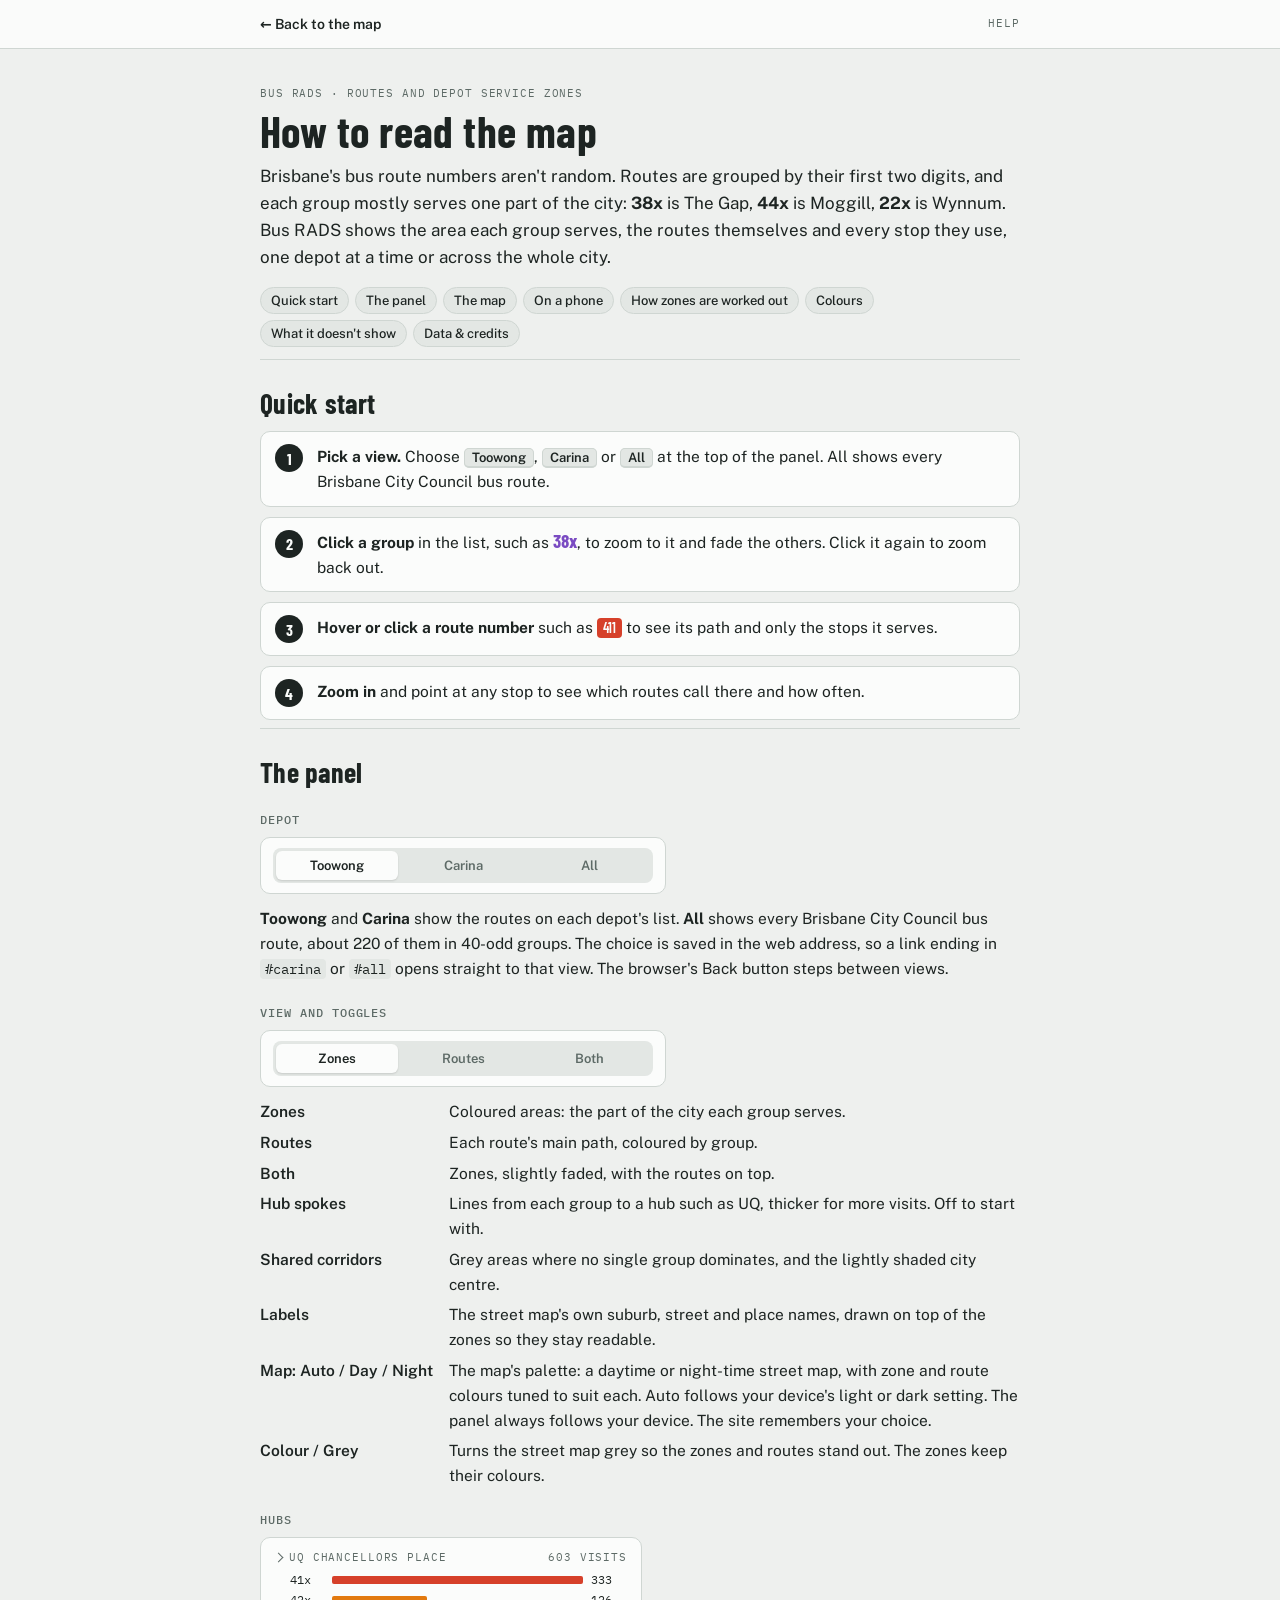
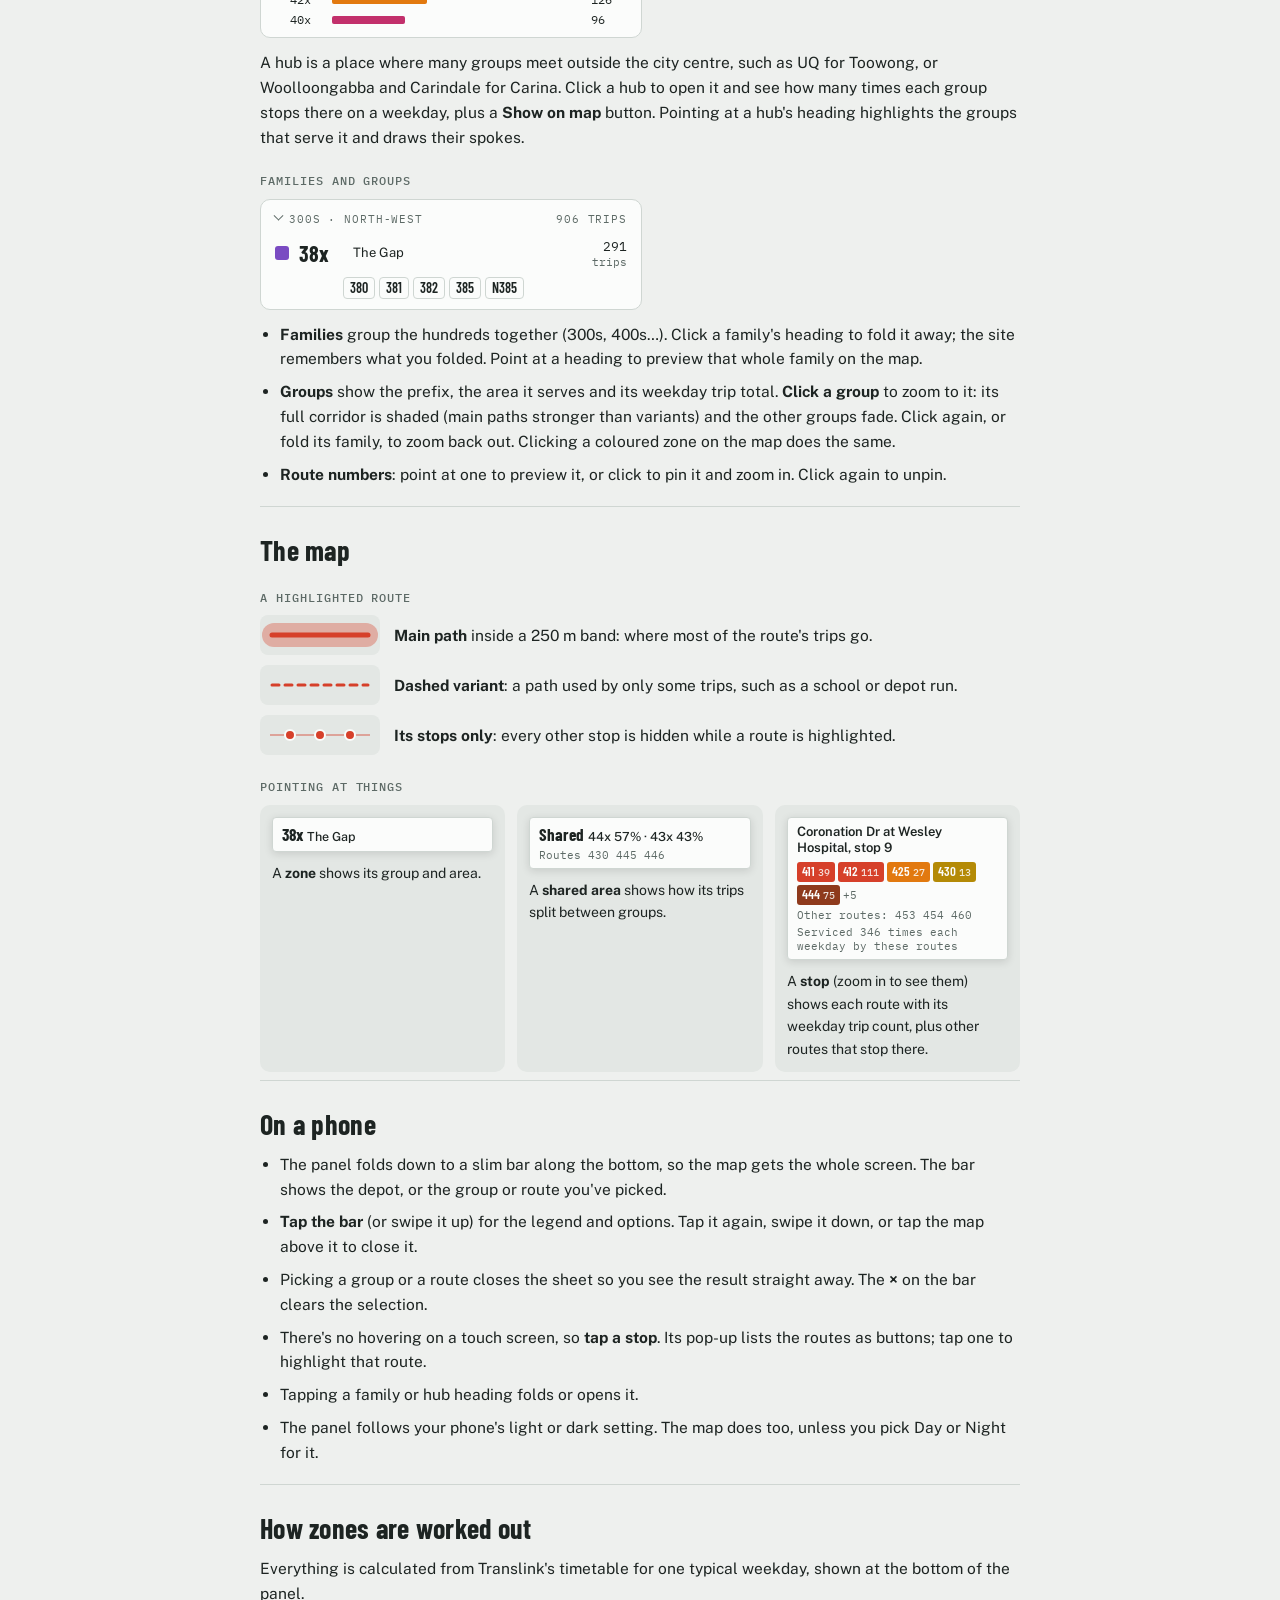
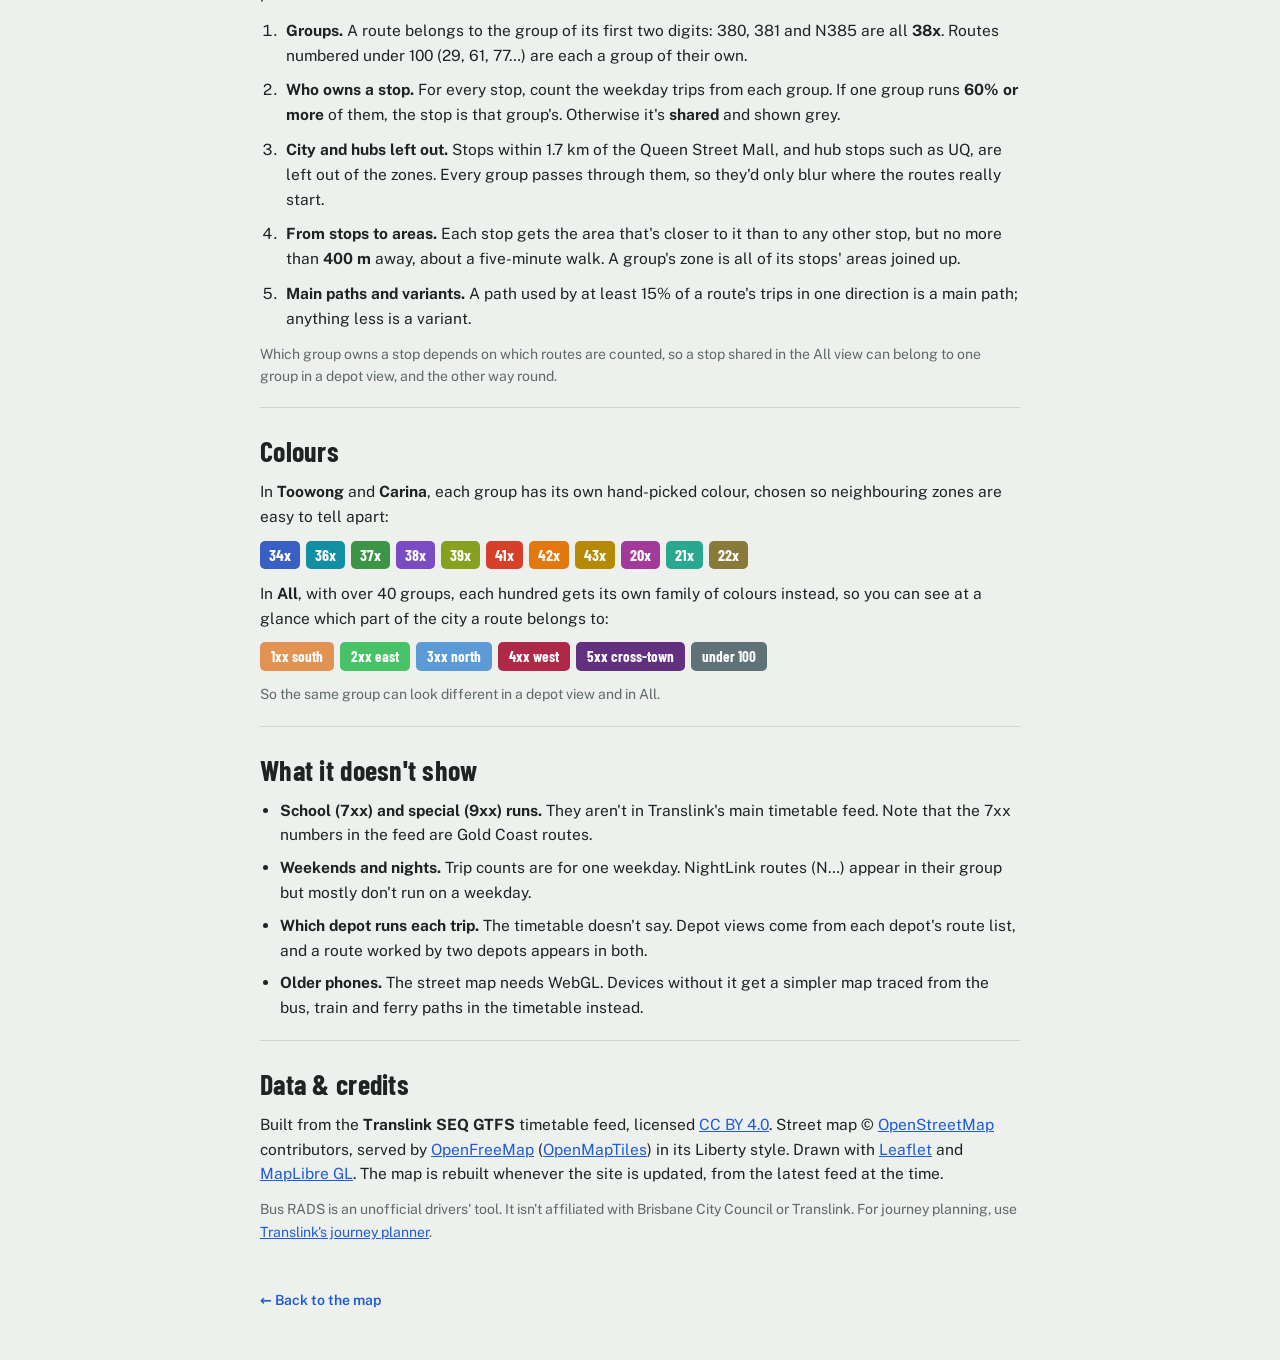
==== commit 26da6d01: "Fold the phone panel to a slim bar; add map Day/Night and grey options On phones the panel now start" ====
--- a/site/help.html
+++ b/site/help.html
@@ -54,6 +54,8 @@
       <dt>Hub spokes</dt><dd>Lines from each group to a hub such as UQ, thicker for more visits. Off to start with.</dd>
       <dt>Shared corridors</dt><dd>Grey areas where no single group dominates, and the lightly shaded city centre.</dd>
       <dt>Labels</dt><dd>The street map's own suburb, street and place names, drawn on top of the zones so they stay readable.</dd>
+      <dt>Map: Auto / Day / Night</dt><dd>The map's palette: a daytime or night-time street map, with zone and route colours tuned to suit each. Auto follows your device's light or dark setting. The panel always follows your device. The site remembers your choice.</dd>
+      <dt>Colour / Grey</dt><dd>Turns the street map grey so the zones and routes stand out. The zones keep their colours.</dd>
     </dl>
 
     <h3>Hubs</h3>
@@ -100,10 +102,12 @@
   <section id="h-phone">
     <h2>On a phone</h2>
     <ul class="bullets">
-      <li>The panel becomes a sheet along the bottom. Tap the little handle at its top to shrink it and see more map.</li>
+      <li>The panel folds down to a slim bar along the bottom, so the map gets the whole screen. The bar shows the depot, or the group or route you've picked.</li>
+      <li><b>Tap the bar</b> (or swipe it up) for the legend and options. Tap it again, swipe it down, or tap the map above it to close it.</li>
+      <li>Picking a group or a route closes the sheet so you see the result straight away. The <b>×</b> on the bar clears the selection.</li>
       <li>There's no hovering on a touch screen, so <b>tap a stop</b>. Its pop-up lists the routes as buttons; tap one to highlight that route.</li>
       <li>Tapping a family or hub heading folds or opens it.</li>
-      <li>The site follows your phone's light or dark setting.</li>
+      <li>The panel follows your phone's light or dark setting. The map does too, unless you pick Day or Night for it.</li>
     </ul>
   </section>
 
--- a/site/css/app.css
+++ b/site/css/app.css
@@ -2,14 +2,18 @@
    Colour is per prefix group and the same in every depot view. Toowong's groups: cool = 3xx north-west,
    warm = 4xx west, slate = inner-city links. Other depots' groups were picked to stay distinct from every
    other group when all depots are shown together (CIELAB distance about 18+, as close as Toowong's own pairs). */
-:root{
+/* The palette is defined for the page and again for #map[data-map], so the map's Day / Night choice
+   can differ from the panel, which always follows the device. */
+:root,#map[data-map="light"]{
   --bg:#eef0ee; --ground:#e3e7e4; --panel:#fbfcfb; --fg:#1d2422; --muted:#5d6a66; --line:#cfd6d2;
   --road:#b9c2be; --rail:#8a9490; --river:#9ec3d6; --label:#4a5653; --focus:#1d5bd8;
   --g19x:#66727f; --g30x:#94877a;
   --g34x:#3a5fc2; --g36x:#138fa3; --g37x:#3c9446; --g38x:#7a4bc2; --g39x:#86a01f;
   --g40x:#c2306b; --g41x:#d6402a; --g42x:#e2790f; --g43x:#b48a06; --g44x:#8e3a1c; --g47x:#cf5fa3;
   --g17x:#8c3a52; --g18x:#2a78a8; --g20x:#a33a9a; --g21x:#2aa88f; --g22x:#8a7a3a; --g23x:#4d3659; --g29:#6b4a2c; --g61:#3e5936;
-  --hub:#c2306b; --shared:#8d9692; --cbd:#a9b1ad;
+  --hub:#c2306b; --shared:#8d9692; --cbd:#a9b1ad; color-scheme:light }
+:root{
+  --bar:58px;
   --display:"Barlow Condensed","Arial Narrow",system-ui,sans-serif;
   --body:"Public Sans",system-ui,-apple-system,"Segoe UI",sans-serif;
   --mono:"IBM Plex Mono",ui-monospace,Menlo,Consolas,monospace;
@@ -22,7 +26,7 @@
   --g40x:#f0609a; --g41x:#ff6f55; --g42x:#ffa040; --g43x:#e2b737; --g44x:#d06a45; --g47x:#f08fca;
   --g17x:#d07a92; --g18x:#62aee0; --g20x:#dd78d4; --g21x:#5fd8bd; --g22x:#c9b86a; --g23x:#845f96; --g29:#b88a5c; --g61:#6d965f;
   --hub:#f0609a; --shared:#6f7a76; --cbd:#56605c; color-scheme:dark }}
-:root[data-theme="dark"]{
+:root[data-theme="dark"],#map[data-map="dark"]{
   --bg:#141917; --ground:#1a201e; --panel:#1c2321; --fg:#e7ece9; --muted:#9aa8a3; --line:#2f3a37;
   --road:#3b4744; --rail:#5b6965; --river:#2c4f63; --label:#a8b5b0; --focus:#7aa7ff;
   --g19x:#94a1ae; --g30x:#b8aa9b;
@@ -94,7 +98,16 @@
 .bar{display:grid;grid-template-columns:34px 1fr 36px;gap:8px;align-items:center;font-family:var(--mono);font-size:12px;font-variant-numeric:tabular-nums}
 .bar i{display:block;height:8px;border-radius:2px}
 .foot{padding:10px 16px;border-top:1px solid var(--line);font-size:11.5px;color:var(--muted);line-height:1.45}
-.sheet-tab{display:none}
+.sheet-bar,.scrim{display:none}
+.prefs{display:flex;gap:8px}
+.prefs .seg{flex:1;margin-top:2px}
+.seg.sm button{font-size:12px;padding:5px 4px}
+.seg[hidden]{display:none}
+.sheet-clear:focus-visible,.sheet-tab:focus-visible{outline:2px solid var(--focus);outline-offset:-2px}
+/* Grey street map: only the street map's own panes, so the zones and routes keep their colours. */
+.grey .leaflet-tile-pane,.grey .leaflet-maplabels-pane{filter:grayscale(1)}
+.prefs{align-items:center}
+.prefs-lbl{font-family:var(--mono);font-size:11px;letter-spacing:.08em;text-transform:uppercase;color:var(--muted)}
 .lbl{font-family:var(--display);font-weight:600;font-size:13px;letter-spacing:.06em;text-transform:uppercase;color:var(--label);white-space:nowrap;text-shadow:0 0 3px var(--ground),0 0 3px var(--ground),0 0 6px var(--ground);pointer-events:none}
 .leaflet-tooltip.lbl-wrap{background:none;border:0;box-shadow:none;padding:0}
 .leaflet-tooltip.lbl-wrap::before{display:none}
@@ -106,14 +119,30 @@
 .leaflet-control-attribution{background:var(--panel)!important;color:var(--muted)!important;font-size:10px}
 @media (max-width:760px){
   .app{grid-template-columns:1fr;grid-template-rows:1fr}
-  .panel{position:absolute;left:0;right:0;bottom:0;height:46%;border-left:0;border-top:1px solid var(--line);border-radius:14px 14px 0 0;z-index:1000;box-shadow:0 -4px 18px rgba(0,0,0,.15);padding-bottom:env(safe-area-inset-bottom,0px);transition:height .25s}
-  .panel.min{height:132px}
-  .sheet-tab{display:block;width:100%;border:0;background:none;padding:8px 0 0;cursor:pointer}
-  .sheet-tab span{display:block;margin:auto;width:40px;height:4px;border-radius:2px;background:var(--line)}
-  .head{padding-top:6px}
-  h1{font-size:24px}
-  .tagline{font-size:14px}
-  .sub{display:none}
+  /* Bottom sheet: closed it is just the bar (--bar tall); open it slides up over most of the map. */
+  .panel{position:absolute;left:0;right:0;bottom:0;height:var(--bar);overflow:hidden;border-left:0;border-top:1px solid var(--line);border-radius:14px 14px 0 0;z-index:1000;box-shadow:0 -4px 18px rgba(0,0,0,.15);padding-bottom:env(safe-area-inset-bottom,0px);transition:height .25s}
+  /* Open, the whole sheet scrolls as one (legend, then credits) under a bar that stays put. */
+  .panel{display:block}
+  .panel.open{height:82%;overflow-y:auto;overscroll-behavior:contain}
+  .list{overflow:visible}
+  .sheet-bar{display:flex;align-items:stretch;height:var(--bar);touch-action:none;border-bottom:1px solid transparent;position:sticky;top:0;z-index:1;background:var(--panel)}
+  .panel.open .sheet-bar{border-bottom-color:var(--line)}
+  .sheet-tab{flex:1;min-width:0;display:grid;grid-template-columns:1fr auto;grid-template-rows:auto 1fr;align-items:center;gap:0 10px;border:0;background:none;color:var(--fg);font:inherit;text-align:left;padding:6px 16px 0;cursor:pointer}
+  .sheet-tab .grip{grid-column:1/-1;justify-self:center;width:40px;height:4px;border-radius:2px;background:var(--line)}
+  .sheet-tab .chev{transform:rotate(-135deg) translate(-1px,-1px);color:var(--muted)}
+  .panel.open .sheet-tab .chev{transform:rotate(45deg) translate(-2px,-2px)}
+  .sheet-sum{display:flex;align-items:center;gap:8px;min-width:0;white-space:nowrap}
+  .sheet-sum b{font-family:var(--display);font-weight:700;font-size:20px;line-height:1}
+  .sheet-sum .sa{min-width:0;overflow:hidden;text-overflow:ellipsis;font-size:13px;color:var(--muted)}
+  .sheet-sum .sw{flex:none}
+  .sheet-clear{flex:none;align-self:center;width:40px;height:40px;margin-right:8px;border:1px solid var(--line);border-radius:50%;background:var(--panel);color:var(--fg);font:400 22px/1 var(--body);cursor:pointer}
+  .sheet-clear[hidden]{display:none}
+  .scrim{display:block;position:absolute;inset:0;z-index:999;background:rgba(0,0,0,.18)}
+  .scrim[hidden]{display:none}
+  /* Keep the map's credits and controls clear of the bar. */
+  .leaflet-bottom{bottom:calc(var(--bar) + env(safe-area-inset-bottom,0px))}
+  .head{padding-top:10px}
+  h1,.tagline,.sub{display:none}   /* the bar carries the title */
 }
 @media (prefers-reduced-motion:reduce){.panel,.chev{transition:none}}
 #bmPick{font:500 12.5px var(--body);color:var(--fg);background:var(--panel);border:1px solid var(--line);border-radius:6px;padding:3px 6px;flex-basis:100%}
